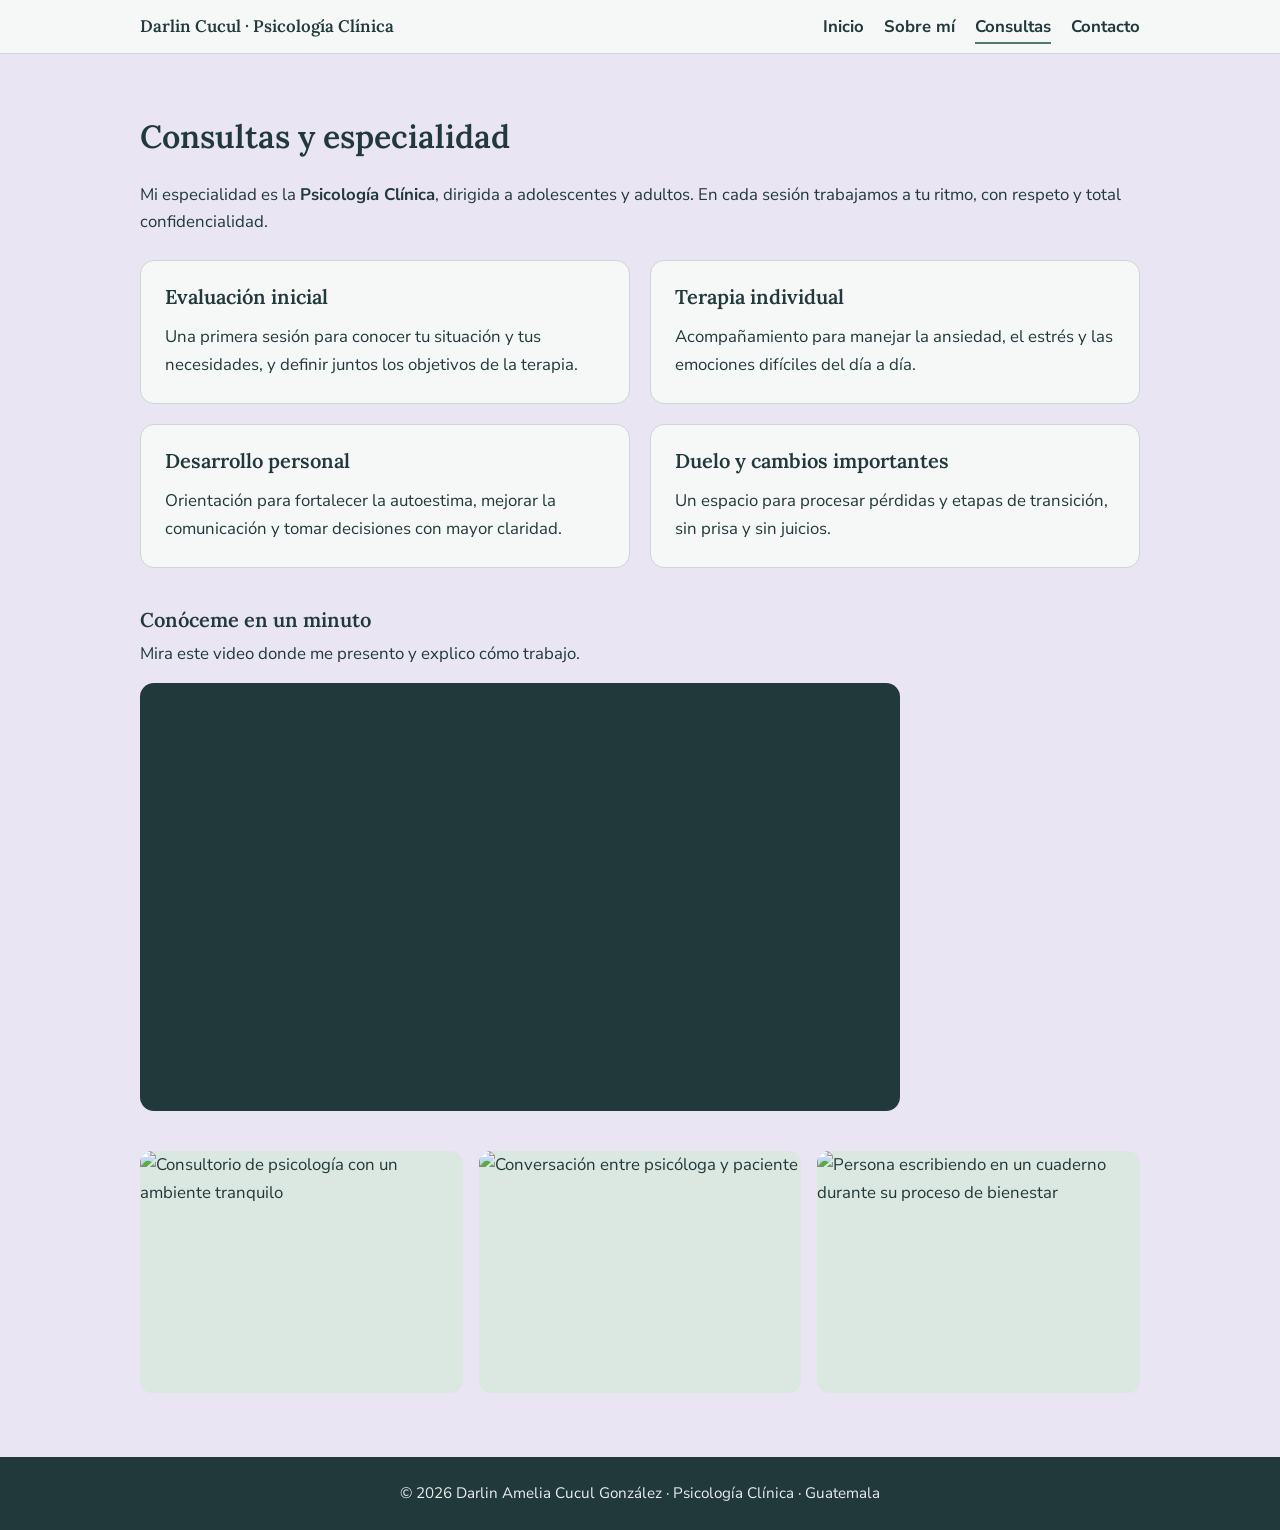
==== consultas.html @ 0ba91e24 "Add files via upload" ====
<!DOCTYPE html>
<html lang="es">
<head>
<meta charset="UTF-8">
<meta name="viewport" content="width=device-width, initial-scale=1">
<title>Consultas | Darlin Amelia Cucul González, Psicóloga Clínica</title>
<meta name="description" content="Página profesional de Darlin Amelia Cucul González, estudiante de Psicología Clínica en Guatemala.">
<link rel="preconnect" href="https://fonts.googleapis.com">
<link rel="preconnect" href="https://fonts.gstatic.com" crossorigin>
<link href="https://fonts.googleapis.com/css2?family=Lora:wght@500;600&family=Nunito+Sans:wght@400;600;700&display=swap" rel="stylesheet">
<link rel="stylesheet" href="style.css">
</head>
<body>
<header>
  <div class="contenedor">
    <nav aria-label="Menú principal">
      <a class="marca" href="index.html">Darlin Cucul · Psicología Clínica</a>
      <ul>
        <li><a href="index.html">Inicio</a></li>
        <li><a href="sobre-mi.html">Sobre mí</a></li>
        <li><a href="consultas.html" aria-current="page">Consultas</a></li>
        <li><a href="contacto.html">Contacto</a></li>
      </ul>
    </nav>
  </div>
</header>
<main>
  <section class="fondo-lavanda">
    <div class="contenedor">
      <h2>Consultas y especialidad</h2>
      <p>Mi especialidad es la <strong>Psicología Clínica</strong>, dirigida a adolescentes y adultos. En cada sesión trabajamos a tu ritmo, con respeto y total confidencialidad.</p>
      <div class="servicios">
        <div class="bloque">
          <h3>Evaluación inicial</h3>
          <p>Una primera sesión para conocer tu situación y tus necesidades, y definir juntos los objetivos de la terapia.</p>
        </div>
        <div class="bloque">
          <h3>Terapia individual</h3>
          <p>Acompañamiento para manejar la ansiedad, el estrés y las emociones difíciles del día a día.</p>
        </div>
        <div class="bloque">
          <h3>Desarrollo personal</h3>
          <p>Orientación para fortalecer la autoestima, mejorar la comunicación y tomar decisiones con mayor claridad.</p>
        </div>
        <div class="bloque">
          <h3>Duelo y cambios importantes</h3>
          <p>Un espacio para procesar pérdidas y etapas de transición, sin prisa y sin juicios.</p>
        </div>
      </div>
      <h3>Conóceme en un minuto</h3>
      <p style="margin-bottom:1rem">Mira este video donde me presento y explico cómo trabajo.</p>
      <div class="video">
        <iframe src="https://www.youtube-nocookie.com/embed/VIDEO_ID" title="Video de presentación de Darlin Amelia Cucul González" allow="accelerometer; autoplay; clipboard-write; encrypted-media; gyroscope; picture-in-picture" allowfullscreen></iframe>
      </div>
      <div class="galeria">
        <img src="img/psicologia-1.jpg" alt="Consultorio de psicología con un ambiente tranquilo">
        <img src="img/psicologia-2.jpg" alt="Conversación entre psicóloga y paciente">
        <img src="img/psicologia-3.jpg" alt="Persona escribiendo en un cuaderno durante su proceso de bienestar">
      </div>
    </div>
  </section>
</main>
<footer>
  <p>© 2026 Darlin Amelia Cucul González · Psicología Clínica · Guatemala</p>
</footer>
</body>
</html>
---- style.css ----
:root {
  --salvia: #dbe8e1;
  --salvia-oscuro: #4f7a6b;
  --lavanda: #e9e5f3;
  --niebla: #f6f8f7;
  --tinta: #22393b;
  --tinta-suave: #4b6062;
  --borde: #c9d8d1;
}
* { box-sizing: border-box; margin: 0; padding: 0; }
body { font-family: "Nunito Sans", Arial, sans-serif; color: var(--tinta); background: var(--niebla); line-height: 1.65; font-size: 1.05rem; display: flex; flex-direction: column; min-height: 100vh; }
main { flex: 1; }
h1, h2, h3 { font-family: "Lora", Georgia, serif; font-weight: 600; line-height: 1.2; }
a { color: var(--salvia-oscuro); }
a:focus-visible { outline: 3px solid var(--tinta); outline-offset: 3px; }
.contenedor { max-width: 1040px; margin: 0 auto; padding: 0 1.25rem; }

header { position: sticky; top: 0; z-index: 10; background: rgba(246, 248, 247, 0.96); border-bottom: 1px solid var(--borde); }
nav { display: flex; justify-content: space-between; align-items: center; flex-wrap: wrap; gap: .5rem; padding: .8rem 0; }
.marca { font-family: "Lora", Georgia, serif; font-weight: 600; color: var(--tinta); text-decoration: none; }
nav ul { display: flex; gap: 1.25rem; list-style: none; flex-wrap: wrap; }
nav ul a { color: var(--tinta); text-decoration: none; font-weight: 700; padding: .25rem 0; border-bottom: 2px solid transparent; }
nav ul a:hover, nav ul a[aria-current="page"] { border-bottom-color: var(--salvia-oscuro); }

section { padding: 4rem 0; }
h2 { font-size: 2rem; margin-bottom: 1.5rem; }
h3 { font-size: 1.25rem; margin-bottom: .5rem; }
p + p { margin-top: 1rem; }

.fondo-salvia { background: var(--salvia); }
.fondo-lavanda { background: var(--lavanda); }

.hero { display: grid; grid-template-columns: 1.3fr 1fr; gap: 3rem; align-items: center; }
.hero h1 { font-size: clamp(2.2rem, 5vw, 3.4rem); margin-bottom: .4rem; }
.datos { color: var(--tinta-suave); font-weight: 600; margin-bottom: 1.25rem; }
.hero p { max-width: 60ch; }
.foto { width: 100%; max-width: 330px; aspect-ratio: 4 / 5; object-fit: cover; border-radius: 999px 999px 28px 28px; background: var(--lavanda); border: 6px solid var(--niebla); justify-self: center; }
.boton { display: inline-block; margin-top: 1.75rem; background: var(--tinta); color: #fff; text-decoration: none; padding: .8rem 1.5rem; border-radius: 8px; font-weight: 700; }
.boton:hover { background: var(--salvia-oscuro); }

.dos-col { display: grid; grid-template-columns: 1fr 1fr; gap: 2.5rem; }
.bloque { background: #fff; border: 1px solid var(--borde); border-radius: 14px; padding: 1.5rem; }
.bloque ul { margin-left: 1.2rem; }
.bloque li + li { margin-top: .4rem; }
.infografia { margin-top: 2.5rem; }
.infografia img { width: 100%; max-width: 760px; display: block; border-radius: 14px; border: 1px solid var(--borde); background: var(--lavanda); min-height: 120px; }

.servicios { display: grid; grid-template-columns: repeat(2, 1fr); gap: 1.25rem; margin: 1.5rem 0 2.5rem; }
.servicios .bloque { background: var(--niebla); }
.video { position: relative; aspect-ratio: 16 / 9; max-width: 760px; border-radius: 14px; overflow: hidden; background: var(--tinta); }
.video iframe { position: absolute; inset: 0; width: 100%; height: 100%; border: 0; }
.galeria { display: grid; grid-template-columns: repeat(3, 1fr); gap: 1rem; margin-top: 2.5rem; }
.galeria img { width: 100%; aspect-ratio: 4 / 3; object-fit: cover; border-radius: 12px; background: var(--salvia); }

.contactos { display: flex; flex-wrap: wrap; gap: .8rem; margin-top: 1.5rem; }
.contactos a { background: #fff; border: 1px solid var(--salvia-oscuro); color: var(--tinta); text-decoration: none; font-weight: 700; padding: .7rem 1.2rem; border-radius: 8px; }
.contactos a:hover { background: var(--salvia); }

footer { background: var(--tinta); color: #e8efec; text-align: center; padding: 1.5rem 1rem; font-size: .95rem; }

@media (max-width: 760px) {
  .hero, .dos-col, .servicios, .galeria { grid-template-columns: 1fr; }
  .foto { order: -1; max-width: 240px; }
  section { padding: 3rem 0; }
}

/* Línea de tiempo, etiquetas y botones secundarios */
.linea { list-style: none; margin: 0; padding-left: 1.4rem; border-left: 3px solid var(--salvia-oscuro); }
.linea li { position: relative; padding-bottom: 1.25rem; }
.linea li:last-child { padding-bottom: 0; }
.linea li::before { content: ""; position: absolute; left: calc(-1.4rem - 8px); top: .45rem; width: 13px; height: 13px; border-radius: 50%; background: var(--niebla); border: 3px solid var(--salvia-oscuro); }
.linea strong { display: block; }
.linea .lugar { color: var(--tinta-suave); font-size: .95rem; }
.linea ul { margin: .4rem 0 0 1.1rem; font-size: .98rem; }
.etiquetas { display: flex; flex-wrap: wrap; gap: .5rem; list-style: none; margin: 0 !important; }
.etiquetas li { background: var(--salvia); border-radius: 999px; padding: .3rem .9rem; font-weight: 600; font-size: .95rem; margin: 0 !important; }
.bloque .periodo { color: var(--tinta-suave); font-size: .95rem; }
.bloque > h3 + p, .bloque .item + .item { margin-top: .9rem; }
.ancho { margin-top: 1.5rem; }
.boton.secundario { background: transparent; color: var(--tinta); border: 2px solid var(--tinta); margin-left: .6rem; }
.boton.secundario:hover { background: var(--tinta); color: #fff; }
@media (max-width: 760px) { .boton.secundario { margin-left: 0; } }
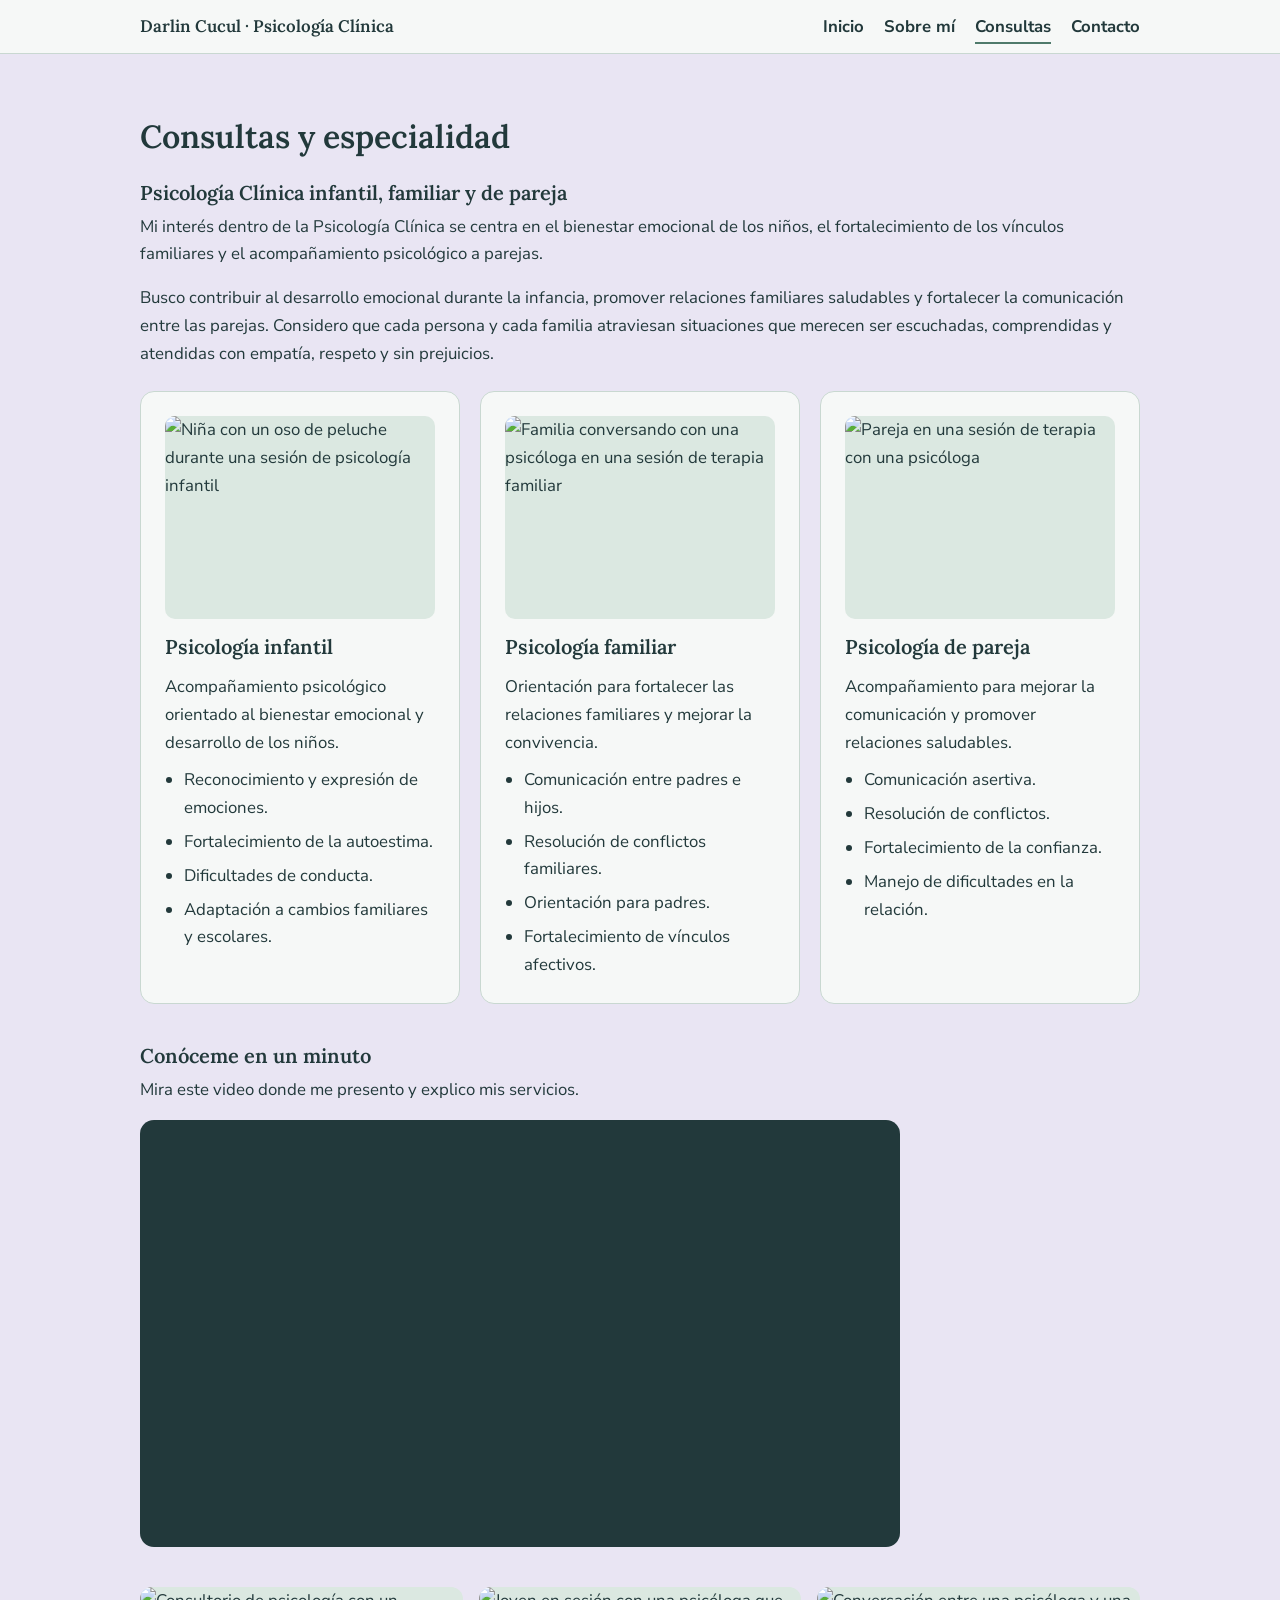
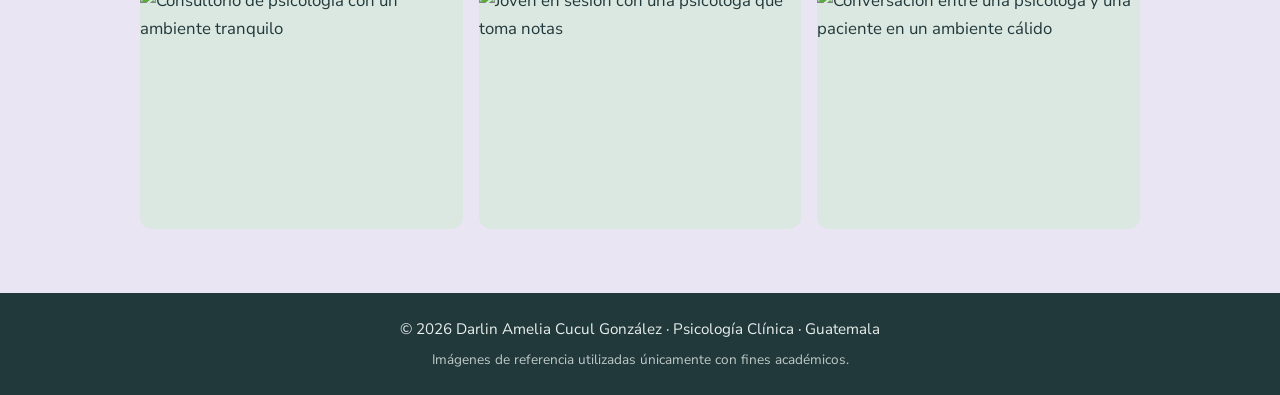
==== commit 0706ee54: "Add files via upload" ====
--- a/consultas.html
+++ b/consultas.html
@@ -28,40 +28,60 @@
   <section class="fondo-lavanda">
     <div class="contenedor">
       <h2>Consultas y especialidad</h2>
-      <p>Mi especialidad es la <strong>Psicología Clínica</strong>, dirigida a adolescentes y adultos. En cada sesión trabajamos a tu ritmo, con respeto y total confidencialidad.</p>
+      <h3>Psicología Clínica infantil, familiar y de pareja</h3>
+      <p>Mi interés dentro de la Psicología Clínica se centra en el bienestar emocional de los niños, el fortalecimiento de los vínculos familiares y el acompañamiento psicológico a parejas.</p>
+      <p>Busco contribuir al desarrollo emocional durante la infancia, promover relaciones familiares saludables y fortalecer la comunicación entre las parejas. Considero que cada persona y cada familia atraviesan situaciones que merecen ser escuchadas, comprendidas y atendidas con empatía, respeto y sin prejuicios.</p>
       <div class="servicios">
         <div class="bloque">
-          <h3>Evaluación inicial</h3>
-          <p>Una primera sesión para conocer tu situación y tus necesidades, y definir juntos los objetivos de la terapia.</p>
+          <img src="img/infantil.jpg" alt="Niña con un oso de peluche durante una sesión de psicología infantil">
+          <h3>Psicología infantil</h3>
+          <p>Acompañamiento psicológico orientado al bienestar emocional y desarrollo de los niños.</p>
+          <ul>
+            <li>Reconocimiento y expresión de emociones.</li>
+            <li>Fortalecimiento de la autoestima.</li>
+            <li>Dificultades de conducta.</li>
+            <li>Adaptación a cambios familiares y escolares.</li>
+          </ul>
         </div>
         <div class="bloque">
-          <h3>Terapia individual</h3>
-          <p>Acompañamiento para manejar la ansiedad, el estrés y las emociones difíciles del día a día.</p>
+          <img src="img/familiar.jpg" alt="Familia conversando con una psicóloga en una sesión de terapia familiar">
+          <h3>Psicología familiar</h3>
+          <p>Orientación para fortalecer las relaciones familiares y mejorar la convivencia.</p>
+          <ul>
+            <li>Comunicación entre padres e hijos.</li>
+            <li>Resolución de conflictos familiares.</li>
+            <li>Orientación para padres.</li>
+            <li>Fortalecimiento de vínculos afectivos.</li>
+          </ul>
         </div>
         <div class="bloque">
-          <h3>Desarrollo personal</h3>
-          <p>Orientación para fortalecer la autoestima, mejorar la comunicación y tomar decisiones con mayor claridad.</p>
-        </div>
-        <div class="bloque">
-          <h3>Duelo y cambios importantes</h3>
-          <p>Un espacio para procesar pérdidas y etapas de transición, sin prisa y sin juicios.</p>
+          <img src="img/pareja.jpg" alt="Pareja en una sesión de terapia con una psicóloga">
+          <h3>Psicología de pareja</h3>
+          <p>Acompañamiento para mejorar la comunicación y promover relaciones saludables.</p>
+          <ul>
+            <li>Comunicación asertiva.</li>
+            <li>Resolución de conflictos.</li>
+            <li>Fortalecimiento de la confianza.</li>
+            <li>Manejo de dificultades en la relación.</li>
+          </ul>
         </div>
       </div>
       <h3>Conóceme en un minuto</h3>
-      <p style="margin-bottom:1rem">Mira este video donde me presento y explico cómo trabajo.</p>
+      <p style="margin-bottom:1rem">Mira este video donde me presento y explico mis servicios.</p>
       <div class="video">
         <iframe src="https://www.youtube-nocookie.com/embed/VIDEO_ID" title="Video de presentación de Darlin Amelia Cucul González" allow="accelerometer; autoplay; clipboard-write; encrypted-media; gyroscope; picture-in-picture" allowfullscreen></iframe>
       </div>
       <div class="galeria">
         <img src="img/psicologia-1.jpg" alt="Consultorio de psicología con un ambiente tranquilo">
-        <img src="img/psicologia-2.jpg" alt="Conversación entre psicóloga y paciente">
-        <img src="img/psicologia-3.jpg" alt="Persona escribiendo en un cuaderno durante su proceso de bienestar">
+        <img src="img/psicologia-2.jpg" alt="Joven en sesión con una psicóloga que toma notas">
+        <img src="img/psicologia-3.jpg" alt="Conversación entre una psicóloga y una paciente en un ambiente cálido">
       </div>
     </div>
   </section>
 </main>
 <footer>
   <p>© 2026 Darlin Amelia Cucul González · Psicología Clínica · Guatemala</p>
+  <p style="font-size:.85rem;opacity:.8;margin-top:.4rem">Imágenes de referencia utilizadas únicamente con fines académicos.</p>
 </footer>
 </body>
 </html>
--- a/style.css
+++ b/style.css
@@ -45,7 +45,7 @@
 .infografia { margin-top: 2.5rem; }
 .infografia img { width: 100%; max-width: 760px; display: block; border-radius: 14px; border: 1px solid var(--borde); background: var(--lavanda); min-height: 120px; }
 
-.servicios { display: grid; grid-template-columns: repeat(2, 1fr); gap: 1.25rem; margin: 1.5rem 0 2.5rem; }
+.servicios { display: grid; grid-template-columns: repeat(auto-fit, minmax(250px, 1fr)); gap: 1.25rem; margin: 1.5rem 0 2.5rem; }
 .servicios .bloque { background: var(--niebla); }
 .video { position: relative; aspect-ratio: 16 / 9; max-width: 760px; border-radius: 14px; overflow: hidden; background: var(--tinta); }
 .video iframe { position: absolute; inset: 0; width: 100%; height: 100%; border: 0; }
@@ -66,9 +66,9 @@
 
 /* Línea de tiempo, etiquetas y botones secundarios */
 .linea { list-style: none; margin: 0; padding-left: 1.4rem; border-left: 3px solid var(--salvia-oscuro); }
-.linea li { position: relative; padding-bottom: 1.25rem; }
-.linea li:last-child { padding-bottom: 0; }
-.linea li::before { content: ""; position: absolute; left: calc(-1.4rem - 8px); top: .45rem; width: 13px; height: 13px; border-radius: 50%; background: var(--niebla); border: 3px solid var(--salvia-oscuro); }
+.linea > li { position: relative; padding-bottom: 1.25rem; }
+.linea > li:last-child { padding-bottom: 0; }
+.linea > li::before { content: ""; position: absolute; left: calc(-1.4rem - 8px); top: .45rem; width: 13px; height: 13px; border-radius: 50%; background: var(--niebla); border: 3px solid var(--salvia-oscuro); }
 .linea strong { display: block; }
 .linea .lugar { color: var(--tinta-suave); font-size: .95rem; }
 .linea ul { margin: .4rem 0 0 1.1rem; font-size: .98rem; }
@@ -80,3 +80,22 @@
 .boton.secundario { background: transparent; color: var(--tinta); border: 2px solid var(--tinta); margin-left: .6rem; }
 .boton.secundario:hover { background: var(--tinta); color: #fff; }
 @media (max-width: 760px) { .boton.secundario { margin-left: 0; } }
+
+/* Servicios con foto recortada */
+.servicios .bloque img { width: 100%; aspect-ratio: 4 / 3; object-fit: cover; border-radius: 10px; margin-bottom: 1rem; background: var(--salvia); display: block; }
+.servicios .bloque p + ul { margin-top: .6rem; }
+
+/* Experiencia y cursos */
+.linea .detalle { font-size: .98rem; margin-top: .5rem; }
+.bloque .cursos { margin: .4rem 0 0 1.2rem; font-size: .98rem; }
+
+/* Infografía: miniatura que se amplía al hacer clic */
+.infografia .ampliar { display: block; position: relative; padding: 0; border: 0; background: none; cursor: zoom-in; max-width: 420px; border-radius: 14px; }
+.infografia .ampliar img { width: 100%; max-width: none; }
+.infografia .ampliar:hover img { box-shadow: 0 6px 20px rgba(34, 57, 59, .25); }
+.infografia .ampliar:focus-visible { outline: 3px solid var(--tinta); outline-offset: 4px; }
+.infografia .pista { position: absolute; right: .7rem; bottom: .7rem; background: rgba(34, 57, 59, .88); color: #fff; font-size: .85rem; font-weight: 700; padding: .3rem .75rem; border-radius: 999px; }
+.visor { margin: auto; padding: 0; border: 0; background: transparent; max-width: 100vw; max-height: 100vh; overflow: visible; cursor: zoom-out; }
+.visor::backdrop { background: rgba(34, 57, 59, .9); }
+.visor img { display: block; max-width: min(94vw, 1000px); max-height: 92vh; width: auto; height: auto; border-radius: 12px; }
+.visor .cerrar { position: absolute; top: -.6rem; right: -.6rem; width: 2.4rem; height: 2.4rem; border-radius: 50%; border: 0; background: #fff; color: var(--tinta); font-size: 1.6rem; line-height: 1; cursor: pointer; }
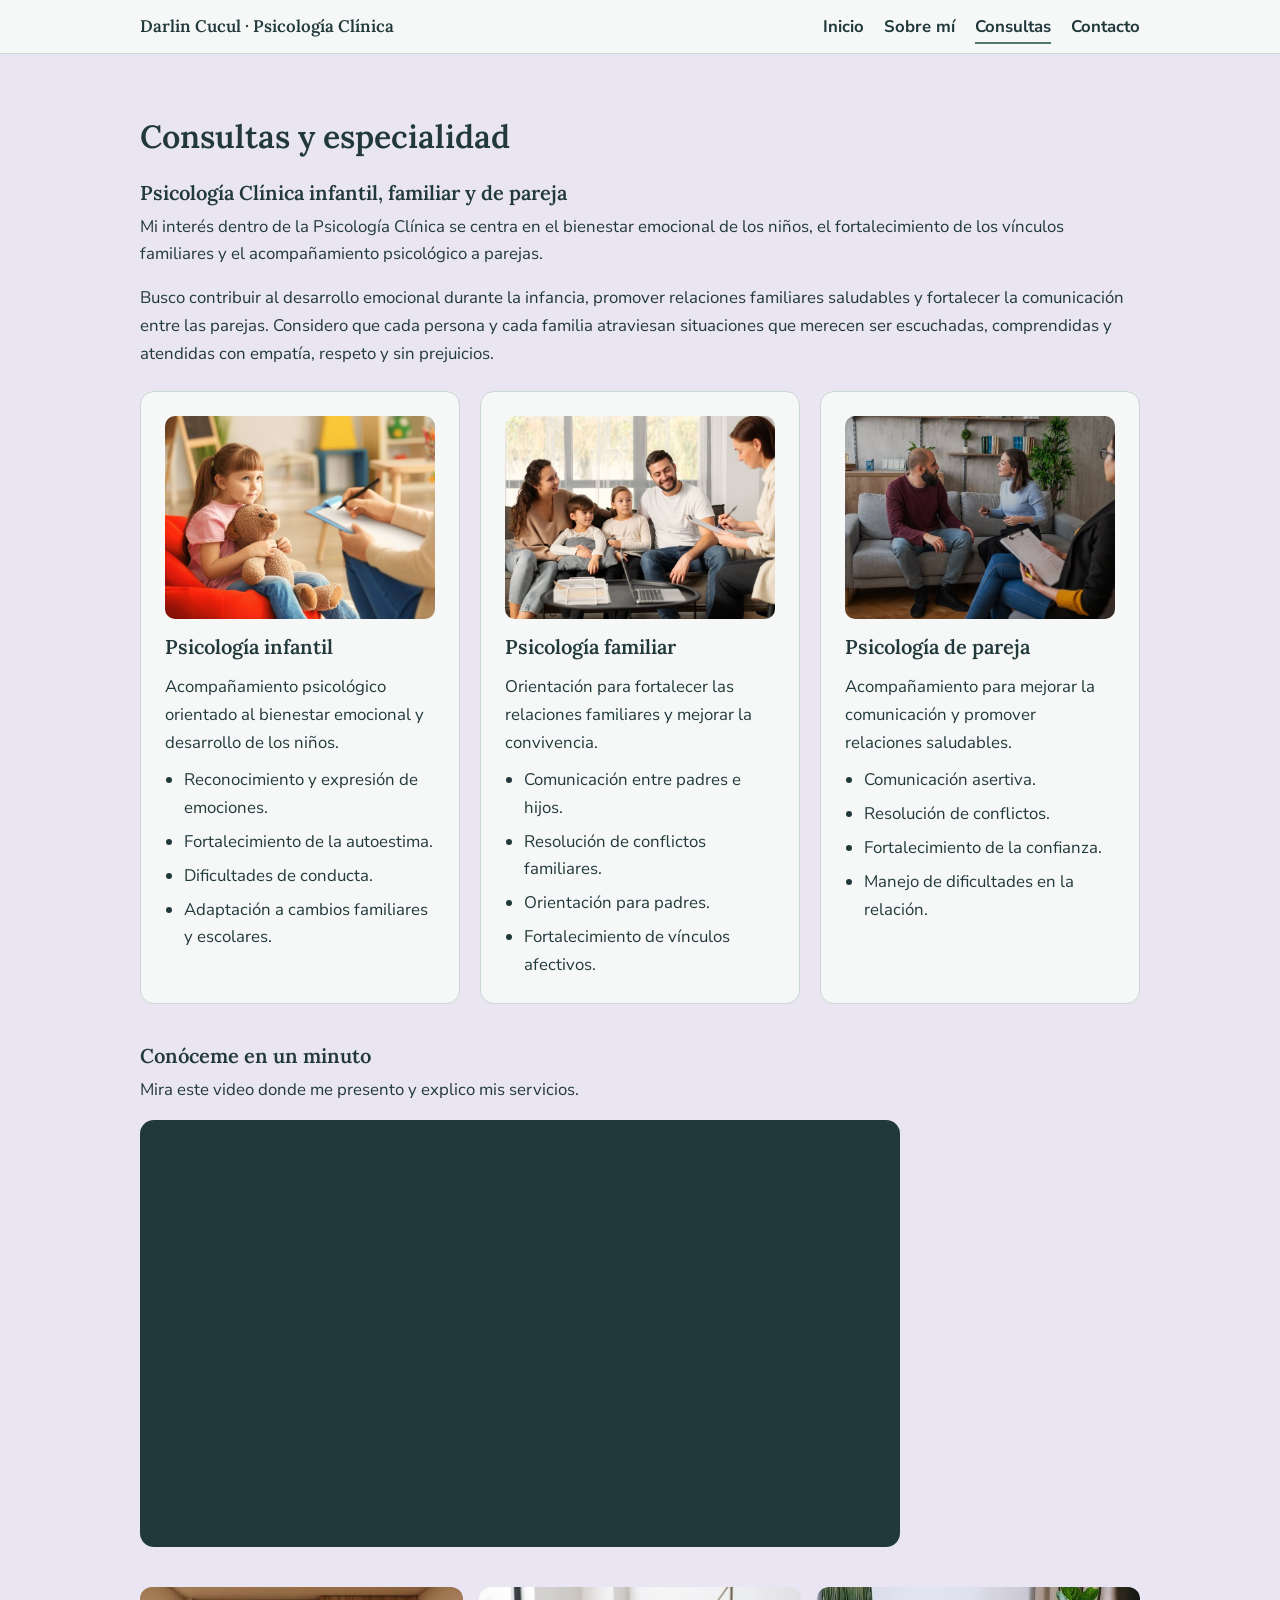
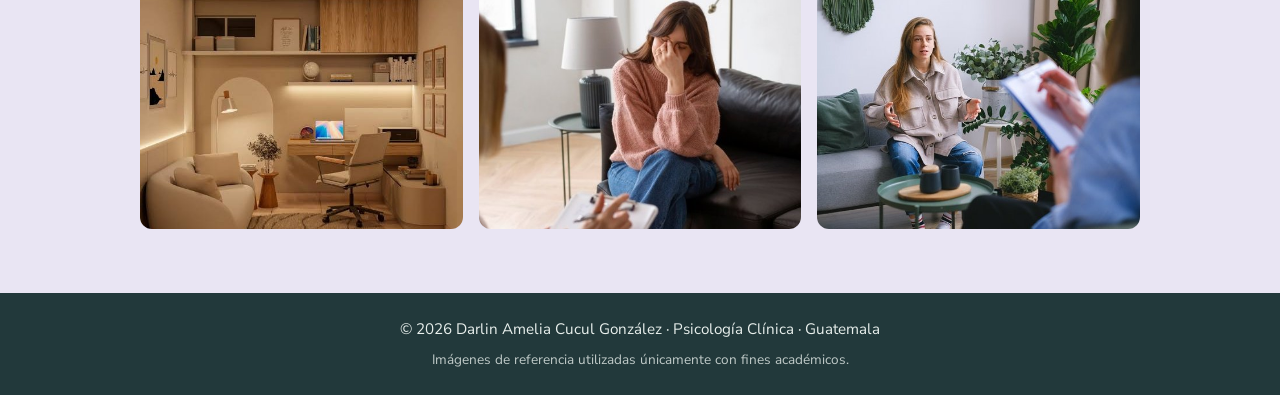
==== commit 9194eac2: "Update consultas.html" ====
--- a/consultas.html
+++ b/consultas.html
@@ -33,7 +33,7 @@
       <p>Busco contribuir al desarrollo emocional durante la infancia, promover relaciones familiares saludables y fortalecer la comunicación entre las parejas. Considero que cada persona y cada familia atraviesan situaciones que merecen ser escuchadas, comprendidas y atendidas con empatía, respeto y sin prejuicios.</p>
       <div class="servicios">
         <div class="bloque">
-          <img src="img/infantil.jpg" alt="Niña con un oso de peluche durante una sesión de psicología infantil">
+          <img src="infantil.jpg" alt="Niña con un oso de peluche durante una sesión de psicología infantil">
           <h3>Psicología infantil</h3>
           <p>Acompañamiento psicológico orientado al bienestar emocional y desarrollo de los niños.</p>
           <ul>
@@ -44,7 +44,7 @@
           </ul>
         </div>
         <div class="bloque">
-          <img src="img/familiar.jpg" alt="Familia conversando con una psicóloga en una sesión de terapia familiar">
+          <img src="familiar.jpg" alt="Familia conversando con una psicóloga en una sesión de terapia familiar">
           <h3>Psicología familiar</h3>
           <p>Orientación para fortalecer las relaciones familiares y mejorar la convivencia.</p>
           <ul>
@@ -55,7 +55,7 @@
           </ul>
         </div>
         <div class="bloque">
-          <img src="img/pareja.jpg" alt="Pareja en una sesión de terapia con una psicóloga">
+          <img src="pareja.jpg" alt="Pareja en una sesión de terapia con una psicóloga">
           <h3>Psicología de pareja</h3>
           <p>Acompañamiento para mejorar la comunicación y promover relaciones saludables.</p>
           <ul>
@@ -72,9 +72,9 @@
         <iframe src="https://www.youtube-nocookie.com/embed/VIDEO_ID" title="Video de presentación de Darlin Amelia Cucul González" allow="accelerometer; autoplay; clipboard-write; encrypted-media; gyroscope; picture-in-picture" allowfullscreen></iframe>
       </div>
       <div class="galeria">
-        <img src="img/psicologia-1.jpg" alt="Consultorio de psicología con un ambiente tranquilo">
-        <img src="img/psicologia-2.jpg" alt="Joven en sesión con una psicóloga que toma notas">
-        <img src="img/psicologia-3.jpg" alt="Conversación entre una psicóloga y una paciente en un ambiente cálido">
+        <img src="psicologia-1.jpg" alt="Consultorio de psicología con un ambiente tranquilo">
+        <img src="psicologia-2.jpg" alt="Joven en sesión con una psicóloga que toma notas">
+        <img src="psicologia-3.jpg" alt="Conversación entre una psicóloga y una paciente en un ambiente cálido">
       </div>
     </div>
   </section>
